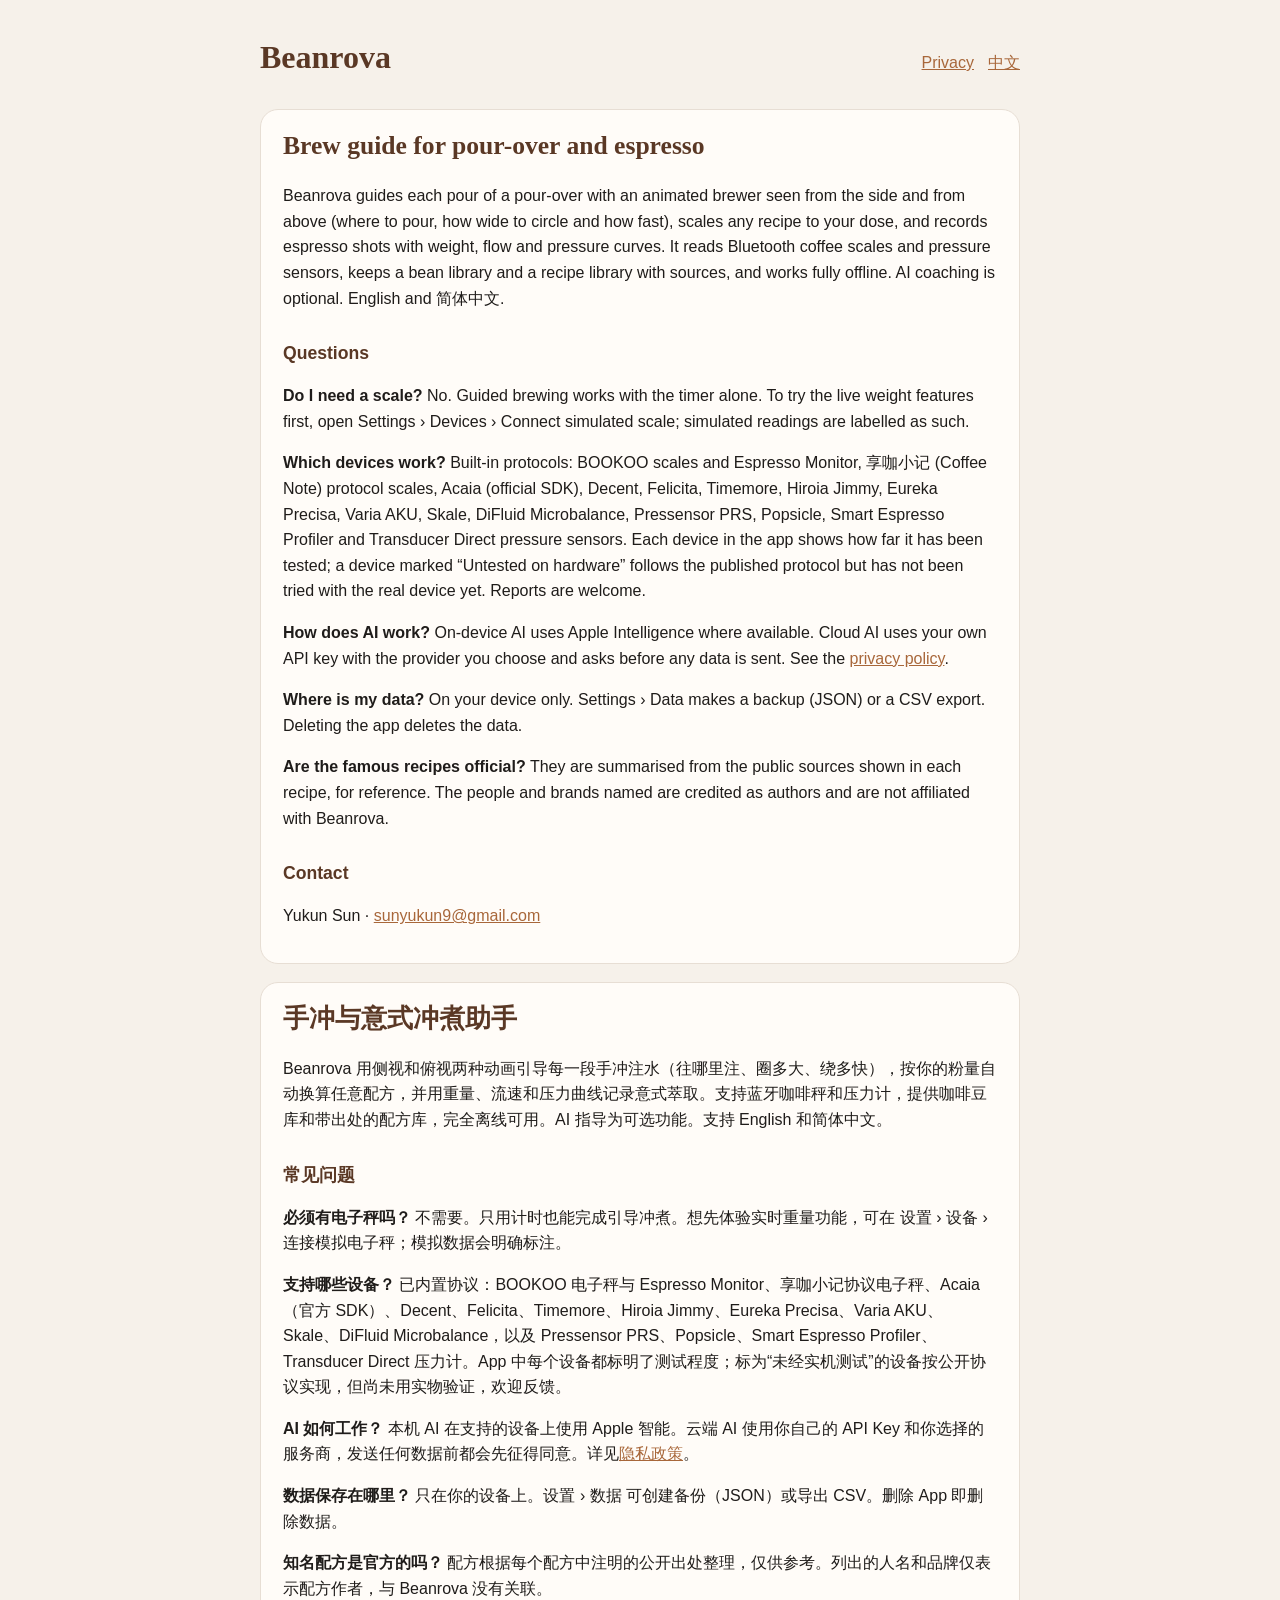
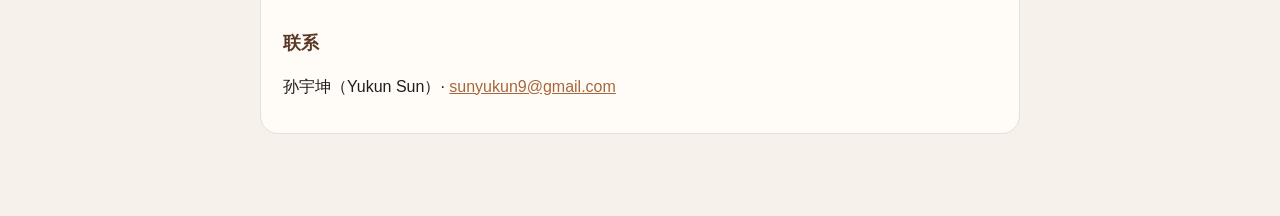
==== index.html @ 086119ad "Add support page" ====
<!doctype html>
<html lang="en">
<head>
<meta charset="utf-8">
<meta name="viewport" content="width=device-width, initial-scale=1">
<title>Beanrova · Support</title>
<style>
:root{--bg:#F6F1EA;--card:#FFFCF8;--ink:#1F1C1A;--ink2:#6E645C;--coffee:#5A3825;--copper:#A8673A;--line:#E7DED4}
@media (prefers-color-scheme:dark){:root{--bg:#12100E;--card:#1D1916;--ink:#F3ECE4;--ink2:#A89C91;--coffee:#C9A285;--copper:#D8955E;--line:#2E2722}}
body{margin:0;background:var(--bg);color:var(--ink);font:16px/1.6 -apple-system,BlinkMacSystemFont,"PingFang SC","Helvetica Neue",sans-serif}
main{max-width:760px;margin:0 auto;padding:24px 16px 64px}
header{display:flex;justify-content:space-between;align-items:baseline;flex-wrap:wrap;gap:8px}
h1{font-family:ui-serif,Georgia,serif;color:var(--coffee);margin:8px 0}
h2{font-size:1.1rem;margin:28px 0 6px;color:var(--coffee)}
section.lang{background:var(--card);border:1px solid var(--line);border-radius:18px;padding:8px 22px 18px;margin:18px 0}
a{color:var(--copper)} nav a{margin-left:14px} .muted{color:var(--ink2);font-size:.9rem}
</style>
</head>
<body>
<main>
<header><h1>Beanrova</h1><nav><a href="privacy.html">Privacy</a><a href="#zh">中文</a></nav></header>

<section class="lang" id="en">
<h1 style="font-size:1.6rem">Brew guide for pour-over and espresso</h1>
<p>Beanrova guides each pour of a pour-over with an animated brewer seen from the side and from above (where to pour, how wide to circle and how fast), scales any recipe to your dose, and records espresso shots with weight, flow and pressure curves. It reads Bluetooth coffee scales and pressure sensors, keeps a bean library and a recipe library with sources, and works fully offline. AI coaching is optional. English and 简体中文.</p>
<h2>Questions</h2>
<p><b>Do I need a scale?</b> No. Guided brewing works with the timer alone. To try the live weight features first, open Settings › Devices › Connect simulated scale; simulated readings are labelled as such.</p>
<p><b>Which devices work?</b> Built-in protocols: BOOKOO scales and Espresso Monitor, 享咖小记 (Coffee Note) protocol scales, Acaia (official SDK), Decent, Felicita, Timemore, Hiroia Jimmy, Eureka Precisa, Varia AKU, Skale, DiFluid Microbalance, Pressensor PRS, Popsicle, Smart Espresso Profiler and Transducer Direct pressure sensors. Each device in the app shows how far it has been tested; a device marked “Untested on hardware” follows the published protocol but has not been tried with the real device yet. Reports are welcome.</p>
<p><b>How does AI work?</b> On-device AI uses Apple Intelligence where available. Cloud AI uses your own API key with the provider you choose and asks before any data is sent. See the <a href="privacy.html">privacy policy</a>.</p>
<p><b>Where is my data?</b> On your device only. Settings › Data makes a backup (JSON) or a CSV export. Deleting the app deletes the data.</p>
<p><b>Are the famous recipes official?</b> They are summarised from the public sources shown in each recipe, for reference. The people and brands named are credited as authors and are not affiliated with Beanrova.</p>
<h2>Contact</h2>
<p>Yukun Sun · <a href="mailto:sunyukun9@gmail.com?subject=Beanrova">sunyukun9@gmail.com</a></p>
</section>

<section class="lang" id="zh" lang="zh-Hans">
<h1 style="font-size:1.6rem">手冲与意式冲煮助手</h1>
<p>Beanrova 用侧视和俯视两种动画引导每一段手冲注水（往哪里注、圈多大、绕多快），按你的粉量自动换算任意配方，并用重量、流速和压力曲线记录意式萃取。支持蓝牙咖啡秤和压力计，提供咖啡豆库和带出处的配方库，完全离线可用。AI 指导为可选功能。支持 English 和简体中文。</p>
<h2>常见问题</h2>
<p><b>必须有电子秤吗？</b> 不需要。只用计时也能完成引导冲煮。想先体验实时重量功能，可在 设置 › 设备 › 连接模拟电子秤；模拟数据会明确标注。</p>
<p><b>支持哪些设备？</b> 已内置协议：BOOKOO 电子秤与 Espresso Monitor、享咖小记协议电子秤、Acaia（官方 SDK）、Decent、Felicita、Timemore、Hiroia Jimmy、Eureka Precisa、Varia AKU、Skale、DiFluid Microbalance，以及 Pressensor PRS、Popsicle、Smart Espresso Profiler、Transducer Direct 压力计。App 中每个设备都标明了测试程度；标为“未经实机测试”的设备按公开协议实现，但尚未用实物验证，欢迎反馈。</p>
<p><b>AI 如何工作？</b> 本机 AI 在支持的设备上使用 Apple 智能。云端 AI 使用你自己的 API Key 和你选择的服务商，发送任何数据前都会先征得同意。详见<a href="privacy.html#zh">隐私政策</a>。</p>
<p><b>数据保存在哪里？</b> 只在你的设备上。设置 › 数据 可创建备份（JSON）或导出 CSV。删除 App 即删除数据。</p>
<p><b>知名配方是官方的吗？</b> 配方根据每个配方中注明的公开出处整理，仅供参考。列出的人名和品牌仅表示配方作者，与 Beanrova 没有关联。</p>
<h2>联系</h2>
<p>孙宇坤（Yukun Sun）· <a href="mailto:sunyukun9@gmail.com?subject=Beanrova">sunyukun9@gmail.com</a></p>
</section>
</main>
</body>
</html>
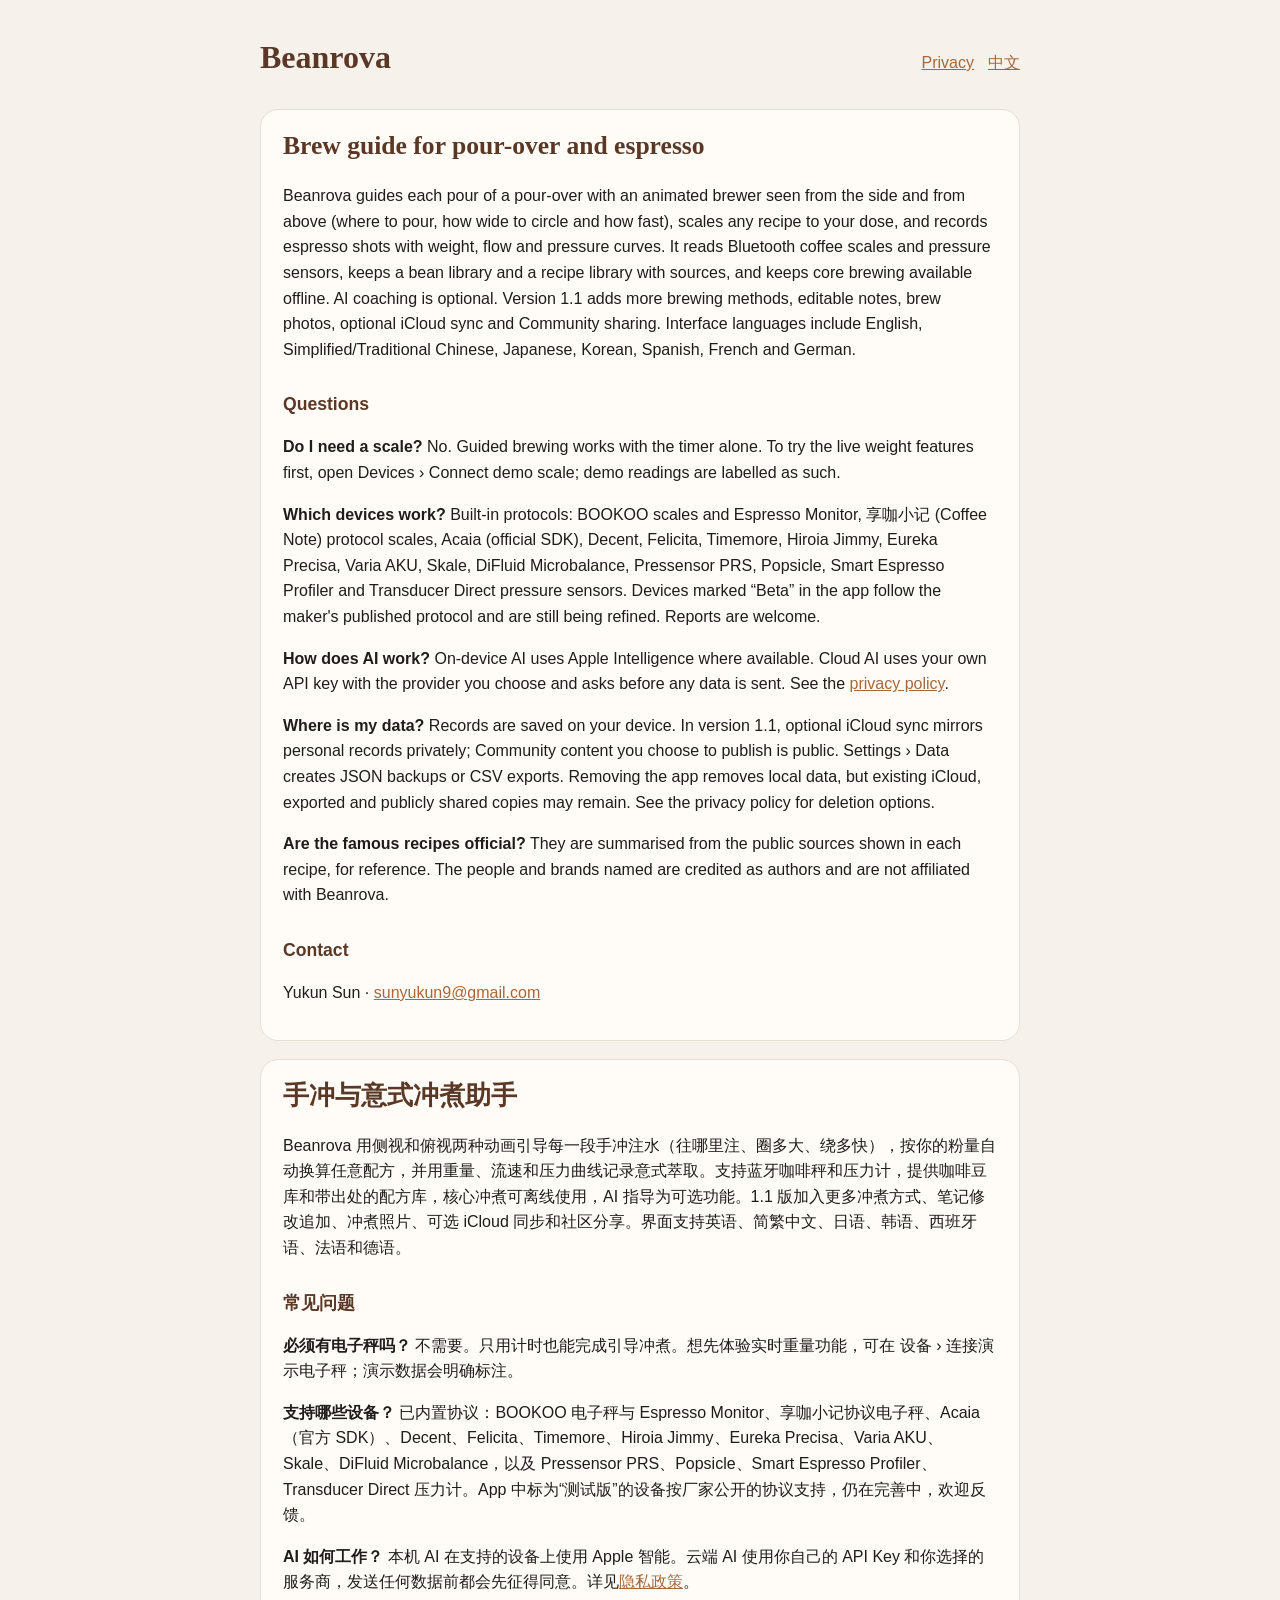
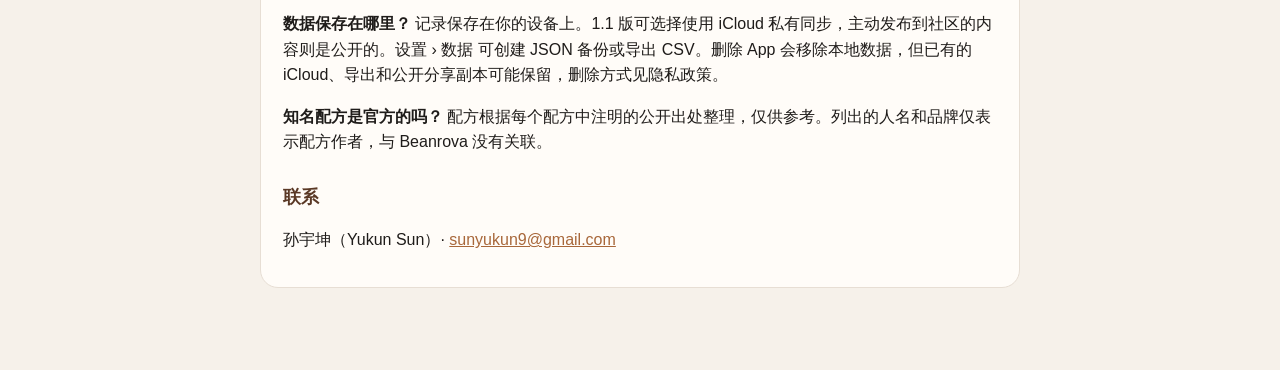
==== commit fba911ee: "Clarify version 1.1 features, sync and public Community data" ====
--- a/index.html
+++ b/index.html
@@ -22,12 +22,12 @@
 
 <section class="lang" id="en">
 <h1 style="font-size:1.6rem">Brew guide for pour-over and espresso</h1>
-<p>Beanrova guides each pour of a pour-over with an animated brewer seen from the side and from above (where to pour, how wide to circle and how fast), scales any recipe to your dose, and records espresso shots with weight, flow and pressure curves. It reads Bluetooth coffee scales and pressure sensors, keeps a bean library and a recipe library with sources, and works fully offline. AI coaching is optional. English and 简体中文.</p>
+<p>Beanrova guides each pour of a pour-over with an animated brewer seen from the side and from above (where to pour, how wide to circle and how fast), scales any recipe to your dose, and records espresso shots with weight, flow and pressure curves. It reads Bluetooth coffee scales and pressure sensors, keeps a bean library and a recipe library with sources, and keeps core brewing available offline. AI coaching is optional. Version 1.1 adds more brewing methods, editable notes, brew photos, optional iCloud sync and Community sharing. Interface languages include English, Simplified/Traditional Chinese, Japanese, Korean, Spanish, French and German.</p>
 <h2>Questions</h2>
-<p><b>Do I need a scale?</b> No. Guided brewing works with the timer alone. To try the live weight features first, open Settings › Devices › Connect simulated scale; simulated readings are labelled as such.</p>
-<p><b>Which devices work?</b> Built-in protocols: BOOKOO scales and Espresso Monitor, 享咖小记 (Coffee Note) protocol scales, Acaia (official SDK), Decent, Felicita, Timemore, Hiroia Jimmy, Eureka Precisa, Varia AKU, Skale, DiFluid Microbalance, Pressensor PRS, Popsicle, Smart Espresso Profiler and Transducer Direct pressure sensors. Each device in the app shows how far it has been tested; a device marked “Untested on hardware” follows the published protocol but has not been tried with the real device yet. Reports are welcome.</p>
+<p><b>Do I need a scale?</b> No. Guided brewing works with the timer alone. To try the live weight features first, open Devices › Connect demo scale; demo readings are labelled as such.</p>
+<p><b>Which devices work?</b> Built-in protocols: BOOKOO scales and Espresso Monitor, 享咖小记 (Coffee Note) protocol scales, Acaia (official SDK), Decent, Felicita, Timemore, Hiroia Jimmy, Eureka Precisa, Varia AKU, Skale, DiFluid Microbalance, Pressensor PRS, Popsicle, Smart Espresso Profiler and Transducer Direct pressure sensors. Devices marked “Beta” in the app follow the maker's published protocol and are still being refined. Reports are welcome.</p>
 <p><b>How does AI work?</b> On-device AI uses Apple Intelligence where available. Cloud AI uses your own API key with the provider you choose and asks before any data is sent. See the <a href="privacy.html">privacy policy</a>.</p>
-<p><b>Where is my data?</b> On your device only. Settings › Data makes a backup (JSON) or a CSV export. Deleting the app deletes the data.</p>
+<p><b>Where is my data?</b> Records are saved on your device. In version 1.1, optional iCloud sync mirrors personal records privately; Community content you choose to publish is public. Settings › Data creates JSON backups or CSV exports. Removing the app removes local data, but existing iCloud, exported and publicly shared copies may remain. See the privacy policy for deletion options.</p>
 <p><b>Are the famous recipes official?</b> They are summarised from the public sources shown in each recipe, for reference. The people and brands named are credited as authors and are not affiliated with Beanrova.</p>
 <h2>Contact</h2>
 <p>Yukun Sun · <a href="mailto:sunyukun9@gmail.com?subject=Beanrova">sunyukun9@gmail.com</a></p>
@@ -35,12 +35,12 @@
 
 <section class="lang" id="zh" lang="zh-Hans">
 <h1 style="font-size:1.6rem">手冲与意式冲煮助手</h1>
-<p>Beanrova 用侧视和俯视两种动画引导每一段手冲注水（往哪里注、圈多大、绕多快），按你的粉量自动换算任意配方，并用重量、流速和压力曲线记录意式萃取。支持蓝牙咖啡秤和压力计，提供咖啡豆库和带出处的配方库，完全离线可用。AI 指导为可选功能。支持 English 和简体中文。</p>
+<p>Beanrova 用侧视和俯视两种动画引导每一段手冲注水（往哪里注、圈多大、绕多快），按你的粉量自动换算任意配方，并用重量、流速和压力曲线记录意式萃取。支持蓝牙咖啡秤和压力计，提供咖啡豆库和带出处的配方库，核心冲煮可离线使用，AI 指导为可选功能。1.1 版加入更多冲煮方式、笔记修改追加、冲煮照片、可选 iCloud 同步和社区分享。界面支持英语、简繁中文、日语、韩语、西班牙语、法语和德语。</p>
 <h2>常见问题</h2>
-<p><b>必须有电子秤吗？</b> 不需要。只用计时也能完成引导冲煮。想先体验实时重量功能，可在 设置 › 设备 › 连接模拟电子秤；模拟数据会明确标注。</p>
-<p><b>支持哪些设备？</b> 已内置协议：BOOKOO 电子秤与 Espresso Monitor、享咖小记协议电子秤、Acaia（官方 SDK）、Decent、Felicita、Timemore、Hiroia Jimmy、Eureka Precisa、Varia AKU、Skale、DiFluid Microbalance，以及 Pressensor PRS、Popsicle、Smart Espresso Profiler、Transducer Direct 压力计。App 中每个设备都标明了测试程度；标为“未经实机测试”的设备按公开协议实现，但尚未用实物验证，欢迎反馈。</p>
+<p><b>必须有电子秤吗？</b> 不需要。只用计时也能完成引导冲煮。想先体验实时重量功能，可在 设备 › 连接演示电子秤；演示数据会明确标注。</p>
+<p><b>支持哪些设备？</b> 已内置协议：BOOKOO 电子秤与 Espresso Monitor、享咖小记协议电子秤、Acaia（官方 SDK）、Decent、Felicita、Timemore、Hiroia Jimmy、Eureka Precisa、Varia AKU、Skale、DiFluid Microbalance，以及 Pressensor PRS、Popsicle、Smart Espresso Profiler、Transducer Direct 压力计。App 中标为“测试版”的设备按厂家公开的协议支持，仍在完善中，欢迎反馈。</p>
 <p><b>AI 如何工作？</b> 本机 AI 在支持的设备上使用 Apple 智能。云端 AI 使用你自己的 API Key 和你选择的服务商，发送任何数据前都会先征得同意。详见<a href="privacy.html#zh">隐私政策</a>。</p>
-<p><b>数据保存在哪里？</b> 只在你的设备上。设置 › 数据 可创建备份（JSON）或导出 CSV。删除 App 即删除数据。</p>
+<p><b>数据保存在哪里？</b> 记录保存在你的设备上。1.1 版可选择使用 iCloud 私有同步，主动发布到社区的内容则是公开的。设置 › 数据 可创建 JSON 备份或导出 CSV。删除 App 会移除本地数据，但已有的 iCloud、导出和公开分享副本可能保留，删除方式见隐私政策。</p>
 <p><b>知名配方是官方的吗？</b> 配方根据每个配方中注明的公开出处整理，仅供参考。列出的人名和品牌仅表示配方作者，与 Beanrova 没有关联。</p>
 <h2>联系</h2>
 <p>孙宇坤（Yukun Sun）· <a href="mailto:sunyukun9@gmail.com?subject=Beanrova">sunyukun9@gmail.com</a></p>
